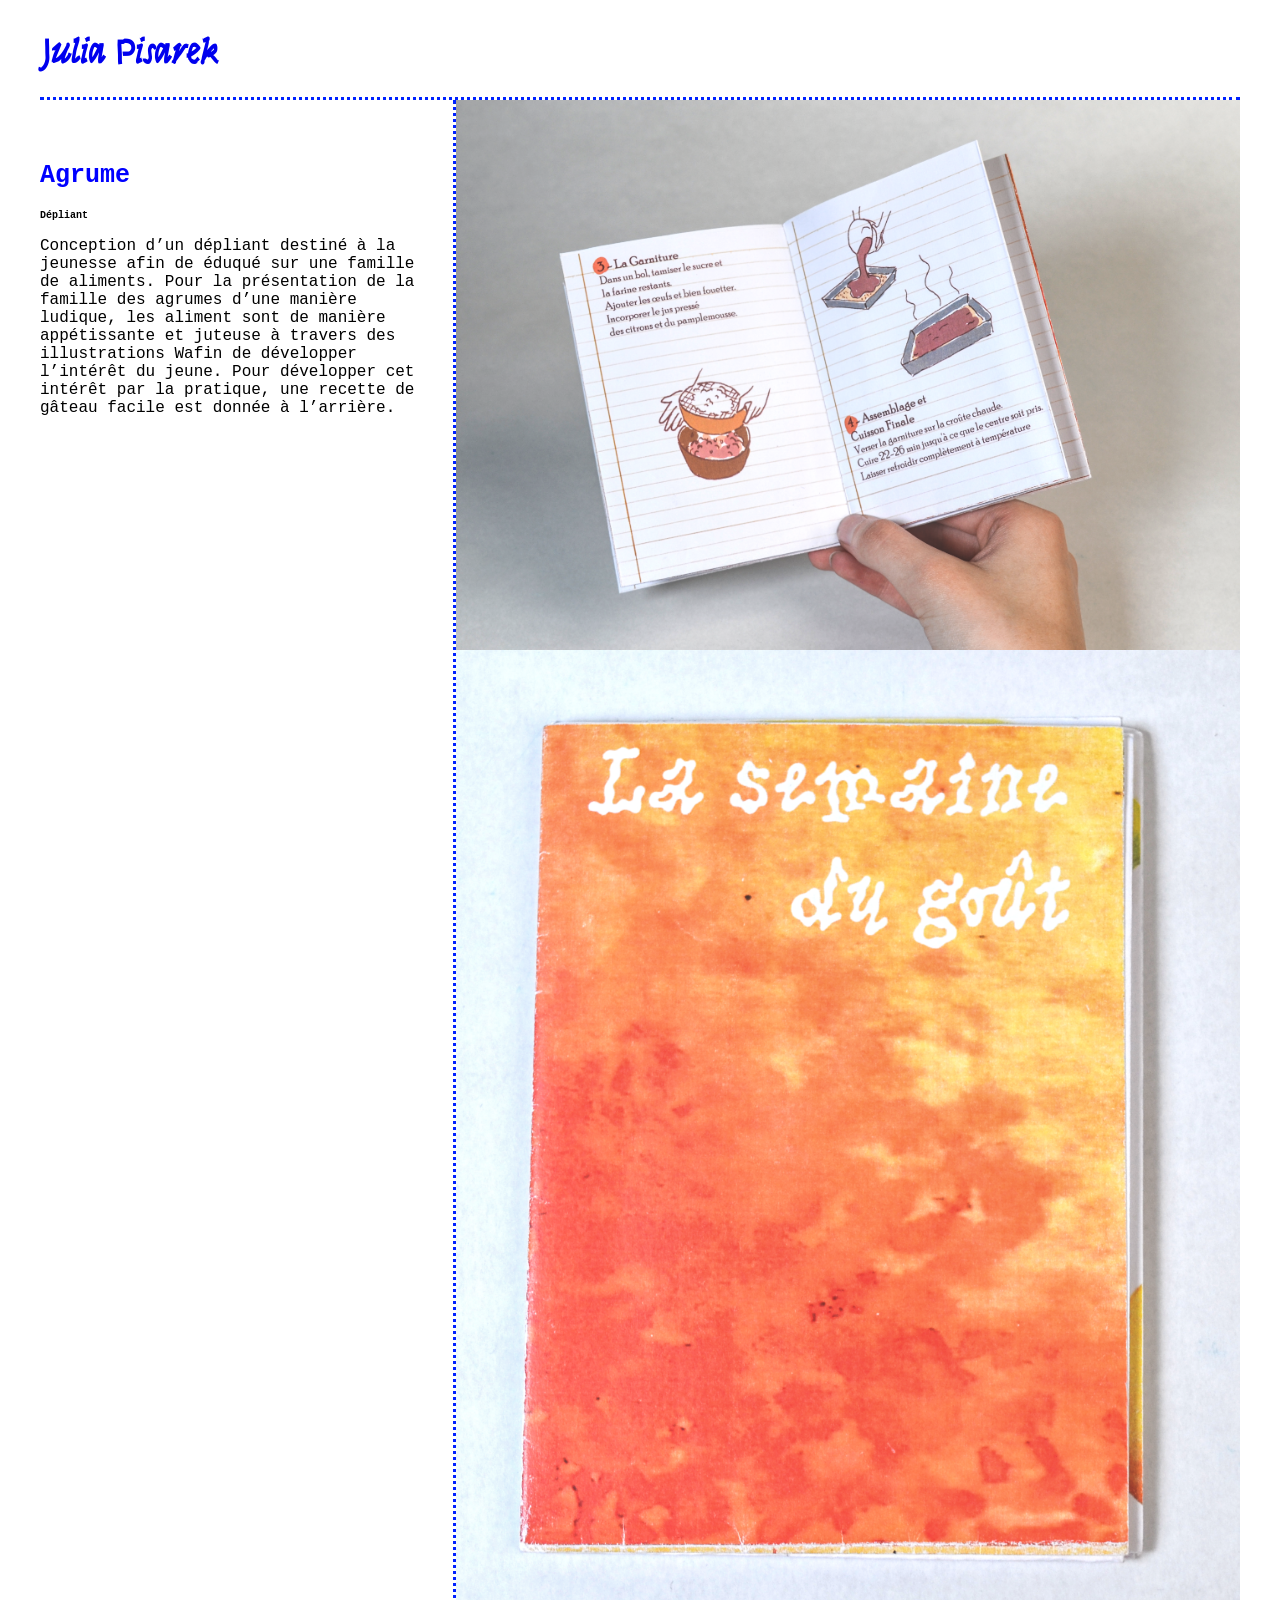
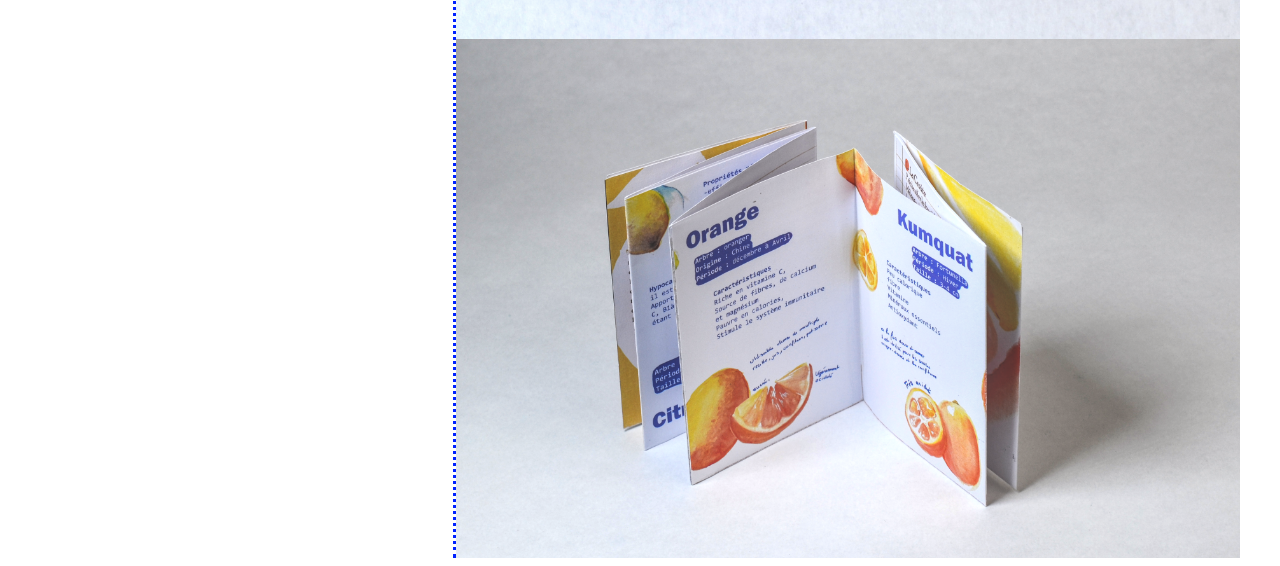
==== Agrume.html @ e38b0f84 "Site web please" ====
﻿<!DOCTYPE html>
<html lang="en">
<head>
    <meta charset="UTF-8">
    <meta name="viewport" content="width=device-width, initial-scale=1.0">
    <title>Agrume</title>
    <link rel="preconnect" href="https://fonts.googleapis.com">
<link rel="preconnect" href="https://fonts.gstatic.com" crossorigin>
<link href="https://fonts.googleapis.com/css2?family=Syne+Tactile&display=swap" rel="stylesheet">
    <link rel="stylesheet" href="style.css">
</head>
<body>
    <header>
     <h1>
        <a href="index.html">Julia Pisarek</a>
    </h1>
    </header>
    

    <div class="contenu-projet">
    <div class="texte-projet">
    <h2>Agrume</h2>
    <h4>Dépliant</h4>
    <p>Conception d’un dépliant destiné à la jeunesse afin de éduqué sur une famille de aliments. 
Pour la présentation de la famille des agrumes d’une manière ludique, les aliment sont de manière appétissante et juteuse à travers des illustrations Wafin de développer l’intérêt du jeune. Pour développer cet intérêt par la pratique, une recette de gâteau facile est donnée à l’arrière.</p>
    </div>
    <main>
    <div class="grid">
        <img src="image/Agrume/Interne 1.png" alt="riso" width="200" height="148">
  
        <img src="image/Agrume/Interne 2.png" alt="edition" width="200" height="148">
 
        <img src="image/Agrume/Interne 3.png" alt="riso" width="200" height="148">
  

        
    
    
    </div>

    </main>
    </div>
   
    
</body>
</html>
---- style.css ----
body{
    color: rgb(0, 0, 0);
    font-family: "Courier New", Courier, monospace;
    max-width: 1200px;
    margin: 0 auto;
    padding: 8px;
    
}

nav {
  position: sticky;
  
  
}

a { text-decoration: none; }


img{
    display: block;
    width: 100%;
    height: auto;
}


p {
    color: black;
    font-family: 'Courier New', Courier, monospace;
}

h1 {
    font-family: "Syne Tactile", system-ui;
    color: blue;
    font-size: 35px;
    

}

h2 {
    font-family:'Courier New', Courier, monospace;
    color: blue;
    font-size: 25px;
    

}



h4 {
    color: rgb(0, 0, 0);
    font-size: 10px;
    font-family:'Courier New', Courier, monospace

}

header{
    position: sticky;
    top: 0;
    z-index: 10;
    background: white;
    font-size: 20px;
    display: grid;
    grid-template-columns: auto auto;
    justify-content: space-between;
    align-items: baseline;
    border-bottom: 3px dotted rgb(0, 34, 255);
}


.nav {
    position: sticky;
    display: grid;
    grid-template-columns: repeat(auto-fill, minmax(400px, 1fr));
    justify-items: stretch;
    padding-left: 5vw;
    padding-right: 5vw;
    gap: 10px;
    font-weight: 300;
}


.grid{
    display:grid;
    grid-template-columns: 1fr;
    gap:5px;
    margin: auto;
}

#Portfolio {
  position: sticky;
  top: 0px;
}

footer {
  text-align: center;
  padding: 5px;
  color: black;
}

.image-container{
  display: grid;
  text-decoration: none;
}


.image-container img{
  grid-column: 1 / -1;
  grid-row: 1 / -1;
  transition: transform 0.6s ease;
  
}


.image-container .image-text{
   grid-column: 1 / -1;
   grid-row: 1 / -1;
   display: grid;
   align-items: left;
   justify-items: left;
   opacity: 0;
   background-color: rgb(0, 8, 255);
   background :rgb(0, 0, 255);
   background: linear-gradient(to bottom, rgba(0, 0, 255, 0.724), rgba(0, 0, 255, 0.198));
   transition: opacity 0.5s ease;
   margin: 0;
}


.image-container:hover .image-text{
opacity: 1;
}


.overlay{
   position: absolute;
   top: 0;
   left: 0;
   width: 100%;
   height: 100%;
   background-color: rgb(0, 0, 255);
   display: flex;
   justify-content: center;
   align-items: center;
   opacity: 1;
   transition: opacity 0.6s ease;
}


.image-text{
   color: rgb(247, 243, 255);
   font-family: "Syne Tactile", system-ui;
   font-size: auto;
   text-align: center;
   padding: 5px;
   text-decoration: none ;
   
   
}


.image-container:hover .overlay{
   opacity: 1;
   background-color: rgba(0, 0, 0, 0.5);
}

/* Mise en page des pages de projet */
.contenu-projet {
    display: grid;
    grid-template-columns: 1fr 2fr;
    gap: 20px;
}

.texte-projet {
    position: sticky;
    top: 8px;
    align-self: start;
    background: white;
    z-index: 2;
}

.contenu-projet main {
    grid-column: 2;
    border-left: 3px dotted rgb(0, 34, 255);
    margin: 0;
    padding: 0;
}

@media (max-width: 599px) {
    .contenu-projet { display: block; }
    .contenu-projet .texte-projet { top: 0; z-index: 10; }
    .contenu-projet main { border: 0; padding: 0; }
}

@media screen and (min-width: 600px) {
    .grid { grid-template-columns: repeat(2,1fr); }
    .texte-projet { top: 140px; }
}

@media screen and (min-width: 900px) {
    .grid { grid-template-columns: repeat(3,1fr); }
}

.contenu-projet .grid {
    grid-template-columns: 1fr;
    gap: 0;
    margin: 0;
    padding: 0;
}

.footer {
    padding-top: 105px;
    padding-bottom: 400px;
}

.footer p{
    text-align: center;
    font-size: 5px;
    font-weight: 300;
    
}

.spacer {
    height: 100px; /* ajuster la hauteur comme tu veux */
    width: 100%;
}
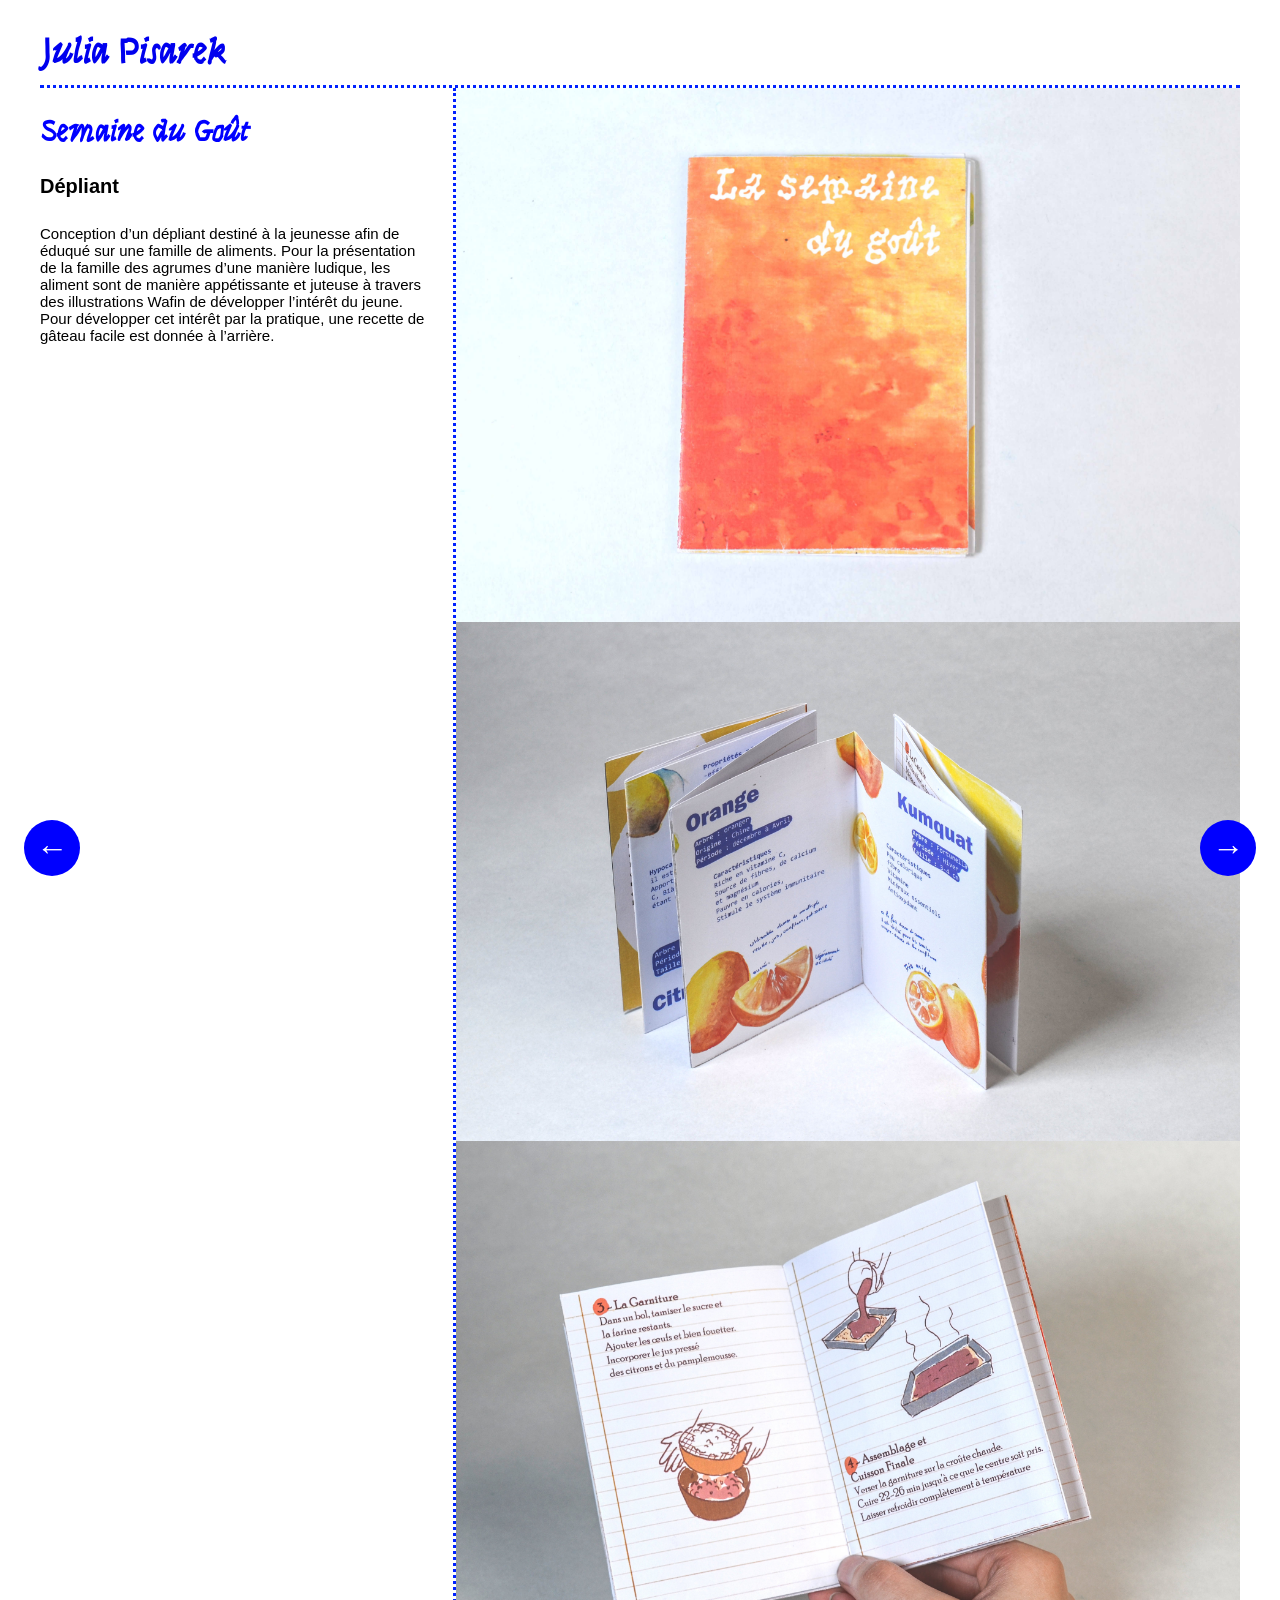
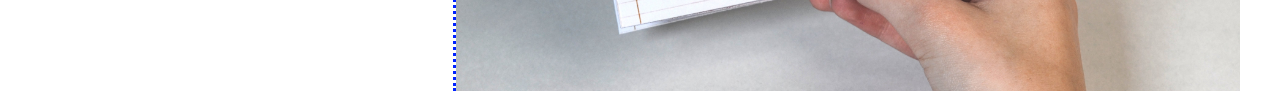
==== commit f7821d94: "Glow up" ====
--- a/Agrume.html
+++ b/Agrume.html
@@ -1,9 +1,10 @@
-﻿<!DOCTYPE html>
-<html lang="en">
+<!DOCTYPE html>
+<html lang="fr">
 <head>
     <meta charset="UTF-8">
     <meta name="viewport" content="width=device-width, initial-scale=1.0">
-    <title>Agrume</title>
+    <title>Semaine du Goût</title>
+    <link rel="icon" type="image/x-icon" href="/images/favicon.ico">
     <link rel="preconnect" href="https://fonts.googleapis.com">
 <link rel="preconnect" href="https://fonts.gstatic.com" crossorigin>
 <link href="https://fonts.googleapis.com/css2?family=Syne+Tactile&display=swap" rel="stylesheet">
@@ -19,18 +20,18 @@
 
     <div class="contenu-projet">
     <div class="texte-projet">
-    <h2>Agrume</h2>
+    <h2>Semaine du Goût</h2>
     <h4>Dépliant</h4>
     <p>Conception d’un dépliant destiné à la jeunesse afin de éduqué sur une famille de aliments. 
 Pour la présentation de la famille des agrumes d’une manière ludique, les aliment sont de manière appétissante et juteuse à travers des illustrations Wafin de développer l’intérêt du jeune. Pour développer cet intérêt par la pratique, une recette de gâteau facile est donnée à l’arrière.</p>
     </div>
     <main>
     <div class="grid">
-        <img src="image/Agrume/Interne 1.png" alt="riso" width="200" height="148">
+        <img src="image/agrume/couverture.jpg" alt="riso" width="200" height="148">
   
-        <img src="image/Agrume/Interne 2.png" alt="edition" width="200" height="148">
+        <img src="image/agrume/agrume-r3.jpg" alt="edition" width="200" height="148">
  
-        <img src="image/Agrume/Interne 3.png" alt="riso" width="200" height="148">
+        <img src="image/agrume/agrume-r1.jpg" alt="riso" width="200" height="148">
   
 
         
@@ -40,6 +41,13 @@
 
     </main>
     </div>
+    <button class="previous-project" type="button" aria-label="Projet précédent : Kabane Café" onclick="goToNextProject('kabane.html')">←</button>
+    <button class="next-project" type="button" aria-label="Projet suivant : Gangster" onclick="goToNextProject('gangster.html')">→</button>
+    <script>
+        function goToNextProject(page) {
+            window.location.href = page;
+        }
+    </script>
    
     
 </body>
--- a/style.css
+++ b/style.css
@@ -1,16 +1,105 @@
+@font-face {
+  font-family: "National Park";
+  src: url("ressources/NationalPark-Regular%20(1).woff2") format("woff2");
+  font-style: normal;
+  font-weight: 400;
+  font-display: swap;
+}
+
+@font-face {
+  font-family: "National Park";
+  src: url("ressources/NationalPark-Medium%20(1).woff2") format("woff2");
+  font-style: normal;
+  font-weight: 500;
+  font-display: swap;
+}
+
+@font-face {
+  font-family: "National Park";
+  src: url("ressources/NationalPark-SemiBold%20(1).woff2") format("woff2");
+  font-style: normal;
+  font-weight: 600;
+  font-display: swap;
+}
+
+html {
+    overflow-x: clip;
+}
+
 body{
     color: rgb(0, 0, 0);
-    font-family: "Courier New", Courier, monospace;
+    font-family: "National Park", sans-serif;
     max-width: 1200px;
     margin: 0 auto;
-    padding: 8px;
+    padding: 20px;
     
 }
 
 nav {
   position: sticky;
-  
-  
+  display: grid;
+  grid-template-columns: minmax(0, 1fr) auto;
+  align-items: center;
+  gap: 10px;
+  width: min(50vw, 70px);
+  height: 2em;
+  min-width: 0;
+  max-width: min(50vw, 70px);
+  box-sizing: border-box;
+}
+
+.apropos-container {
+  position: relative;
+  width: 100%;
+  height: 100%;
+  min-width: 0;
+  overflow: visible;
+}
+
+.apropos-toggle {
+  position: absolute;
+  width: 1px;
+  height: 1px;
+  overflow: hidden;
+  clip-path: inset(50%);
+}
+
+.apropos-text {
+  position: absolute;
+  top: 50%;
+  left: calc(100% - 85px);
+  cursor: pointer;
+  white-space: nowrap;
+  transform: translateY(-50%);
+  transition: left 0.5s ease;
+}
+
+.apropos-content {
+  position: absolute;
+  top: 50%;
+  left: 70px;
+  right: 0;
+  opacity: 0;
+  font-size: 12px;
+  line-height: 1.2;
+  text-align: right;
+  transform: translateY(-50%);
+  pointer-events: none;
+  transition: opacity 0.3s ease;
+}
+
+.apropos-toggle:checked ~ .apropos-text {
+  left: -24px;
+}
+
+.apropos-toggle:checked ~ .apropos-content {
+  opacity: 1;
+  pointer-events: auto;
+}
+
+.apropos-toggle:focus-visible + .apropos-text {
+  outline: 2px solid blue;
+  outline-offset: 2px;
 }
 
 a { text-decoration: none; }
@@ -25,21 +114,23 @@
 
 p {
     color: black;
-    font-family: 'Courier New', Courier, monospace;
+    font-family: "National Park", sans-serif;
+    font-size: 15px;
 }
 
 h1 {
     font-family: "Syne Tactile", system-ui;
     color: blue;
-    font-size: 35px;
-    
+    font-size: 36px;
+    line-height: 1.8;
+    margin: 0;
 
 }
 
 h2 {
-    font-family:'Courier New', Courier, monospace;
+    font-family:"Syne Tactile", system-ui;
     color: blue;
-    font-size: 25px;
+    font-size: 30px;
     
 
 }
@@ -48,8 +139,8 @@
 
 h4 {
     color: rgb(0, 0, 0);
-    font-size: 10px;
-    font-family:'Courier New', Courier, monospace
+    font-size: 20px;
+    font-family:"National Park", sans-serif
 
 }
 
@@ -62,7 +153,7 @@
     display: grid;
     grid-template-columns: auto auto;
     justify-content: space-between;
-    align-items: baseline;
+    align-items: center;
     border-bottom: 3px dotted rgb(0, 34, 255);
 }
 
@@ -100,6 +191,7 @@
 .image-container{
   display: grid;
   text-decoration: none;
+    position: relative;
 }
 
 
@@ -107,60 +199,76 @@
   grid-column: 1 / -1;
   grid-row: 1 / -1;
   transition: transform 0.6s ease;
-  
+   filter: brightness(1) contrast(1.15);
+}
+
+.image-container:hover img {
+  filter: brightness(1); /* slight darken deepens the blue, keeps detail */
+
 }
 
 
 .image-container .image-text{
-   grid-column: 1 / -1;
-   grid-row: 1 / -1;
-   display: grid;
-   align-items: left;
-   justify-items: left;
-   opacity: 0;
-   background-color: rgb(0, 8, 255);
-   background :rgb(0, 0, 255);
-   background: linear-gradient(to bottom, rgba(0, 0, 255, 0.724), rgba(0, 0, 255, 0.198));
-   transition: opacity 0.5s ease;
-   margin: 0;
+  grid-column: 1 / -1;
+  grid-column: 1 / -1;
+  grid-row: 1 / -1;
+  display: grid;
+  position: relative;
+  z-index: 1;
+  justify-self: stretch;
+  align-self: end;
+  box-sizing: border-box;
+  width: 100%;
+  max-width: 100%;
+  height: fit-content;
+  opacity: 0;
+  background: white;
+  color: #111;
+  transition: transform 0.6s ease, opacity 0.6s ease;
+  margin: 0 0 10px;
+  padding: 10px 14px;
 }
 
 
 .image-container:hover .image-text{
-opacity: 1;
+ opacity: 1;
 }
 
 
 .overlay{
-   position: absolute;
-   top: 0;
-   left: 0;
-   width: 100%;
-   height: 100%;
-   background-color: rgb(0, 0, 255);
-   display: flex;
-   justify-content: center;
-   align-items: center;
-   opacity: 1;
-   transition: opacity 0.6s ease;
+  grid-column: 1 / -1;
+  grid-row: 1 / -1;
+  position: relative;
+  width: 100%;
+  height: 100%;
+  background: rgb(0, 0, 255);
+  mix-blend-mode: color; 
+  filter: contrast(10); /* keeps luminosity, tints with pure blue */
+  display: flex;
+  justify-content: center;
+  align-items: center;
+  opacity: 1;
+  transition: opacity 0.6s ease;
+  pointer-events: none;
+
 }
 
 
 .image-text{
    color: rgb(247, 243, 255);
-   font-family: "Syne Tactile", system-ui;
+   font-family: "National Park", sans-serif;
    font-size: auto;
    text-align: center;
    padding: 5px;
    text-decoration: none ;
+   transition: opacity 0.6s ease;
    
    
 }
 
 
 .image-container:hover .overlay{
-   opacity: 1;
-   background-color: rgba(0, 0, 0, 0.5);
+   opacity: 0;
 }
 
 /* Mise en page des pages de projet */
@@ -172,7 +280,7 @@
 
 .texte-projet {
     position: sticky;
-    top: 8px;
+    top: 50px;
     align-self: start;
     background: white;
     z-index: 2;
@@ -187,13 +295,12 @@
 
 @media (max-width: 599px) {
     .contenu-projet { display: block; }
-    .contenu-projet .texte-projet { top: 0; z-index: 10; }
+    .contenu-projet .texte-projet { position: static; }
     .contenu-projet main { border: 0; padding: 0; }
 }
 
 @media screen and (min-width: 600px) {
     .grid { grid-template-columns: repeat(2,1fr); }
-    .texte-projet { top: 140px; }
 }
 
 @media screen and (min-width: 900px) {
@@ -209,7 +316,7 @@
 
 .footer {
     padding-top: 105px;
-    padding-bottom: 400px;
+    padding-bottom: 200px;
 }
 
 .footer p{
@@ -224,4 +331,50 @@
     width: 100%;
 }
 
-
+.next-project {
+    position: fixed;
+    right: 24px;
+    bottom: 24px;
+    z-index: 20;
+    display: grid;
+    place-items: center;
+    width: 56px;
+    height: 56px;
+    border: 0;
+    border-radius: 50%;
+    background: blue;
+    color: white;
+    font: inherit;
+    font-size: 32px;
+    line-height: 1;
+    cursor: pointer;
+}
+
+.previous-project {
+    position: fixed;
+    left: 24px;
+    bottom: 24px;
+    z-index: 20;
+    display: grid;
+    place-items: center;
+    width: 56px;
+    height: 56px;
+    border: 0;
+    border-radius: 50%;
+    background: blue;
+    color: white;
+    font: inherit;
+    font-size: 32px;
+    line-height: 1;
+    cursor: pointer;
+}
+
+.previous-project:hover {
+    background: rgb(0, 34, 200);
+}
+
+.next-project:hover {
+    background: rgb(0, 34, 200);
+}
+
+
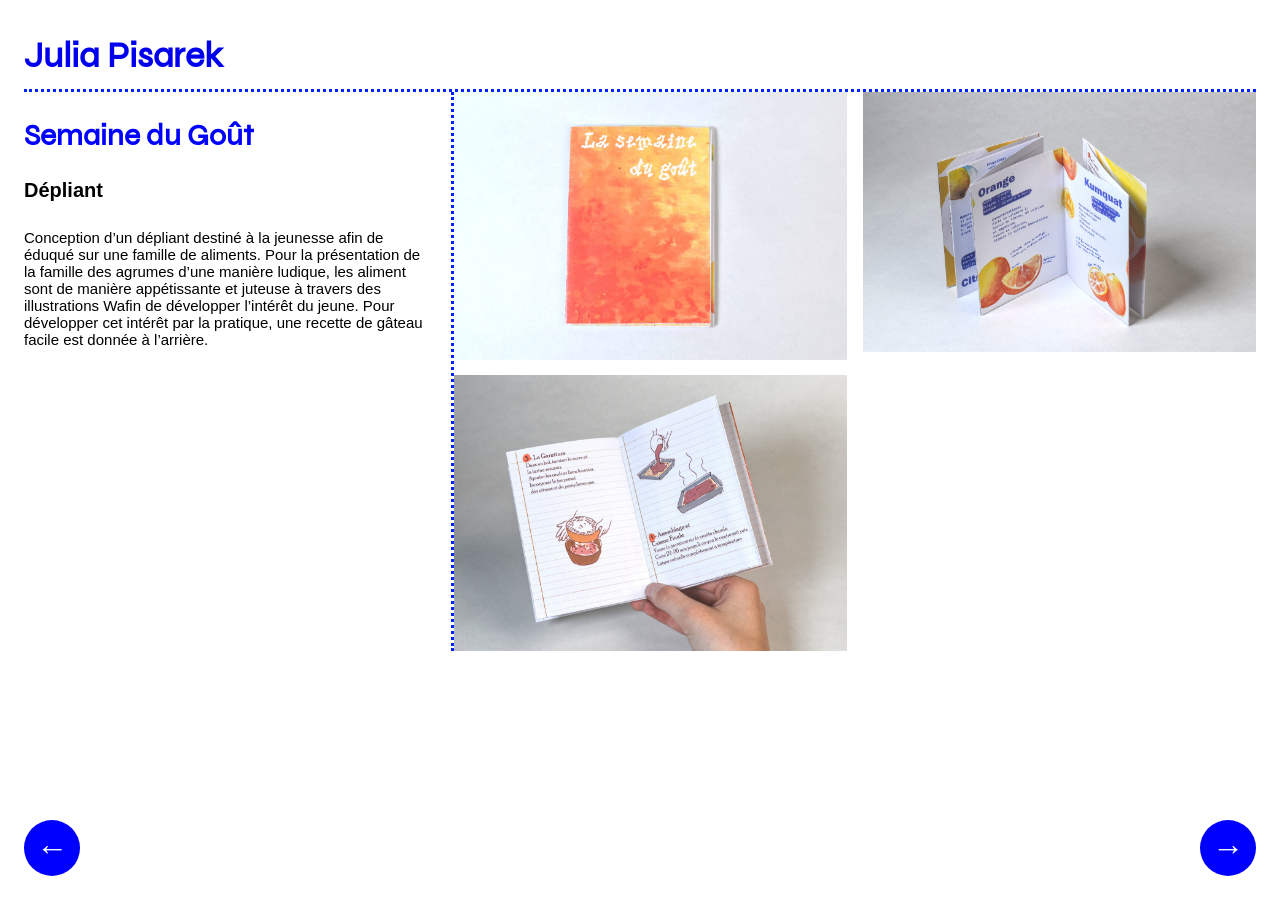
==== commit f0e3723a: "panique" ====
--- a/Agrume.html
+++ b/Agrume.html
@@ -4,10 +4,8 @@
     <meta charset="UTF-8">
     <meta name="viewport" content="width=device-width, initial-scale=1.0">
     <title>Semaine du Goût</title>
-    <link rel="icon" type="image/x-icon" href="/images/favicon.ico">
-    <link rel="preconnect" href="https://fonts.googleapis.com">
-<link rel="preconnect" href="https://fonts.gstatic.com" crossorigin>
-<link href="https://fonts.googleapis.com/css2?family=Syne+Tactile&display=swap" rel="stylesheet">
+    <link rel="icon" type="image/x-icon" href="image/image/logo.ico">
+    <link rel="icon" type="image/x-icon" href="image/image/logo.ico">
     <link rel="stylesheet" href="style.css">
 </head>
 <body>
@@ -29,9 +27,9 @@
     <div class="grid">
         <img src="image/agrume/couverture.jpg" alt="riso" width="200" height="148">
   
-        <img src="image/agrume/agrume-r3.jpg" alt="edition" width="200" height="148">
+        <img src="image/agrume/agrumer3.jpg" alt="edition" width="200" height="148">
  
-        <img src="image/agrume/agrume-r1.jpg" alt="riso" width="200" height="148">
+        <img src="image/agrume/agrumer1.jpg" alt="riso" width="200" height="148">
   
 
         
@@ -41,8 +39,8 @@
 
     </main>
     </div>
-    <button class="previous-project" type="button" aria-label="Projet précédent : Kabane Café" onclick="goToNextProject('kabane.html')">←</button>
-    <button class="next-project" type="button" aria-label="Projet suivant : Gangster" onclick="goToNextProject('gangster.html')">→</button>
+    <button class="previous-project" type="button" aria-label="Projet précédent : Portrait" onclick="goToNextProject('photo.html')">&#8592;</button>
+    <button class="next-project" type="button" aria-label="Projet suivant : Gangster" onclick="goToNextProject('gangster.html')">&#8594;</button>
     <script>
         function goToNextProject(page) {
             window.location.href = page;
--- a/style.css
+++ b/style.css
@@ -1,6 +1,6 @@
 @font-face {
   font-family: "National Park";
-  src: url("ressources/NationalPark-Regular%20(1).woff2") format("woff2");
+  src: url("ressources/nationalparkregular.woff2") format("woff2");
   font-style: normal;
   font-weight: 400;
   font-display: swap;
@@ -8,7 +8,7 @@
 
 @font-face {
   font-family: "National Park";
-  src: url("ressources/NationalPark-Medium%20(1).woff2") format("woff2");
+  src: url("ressources/nationalparkmedium.woff2") format("woff2");
   font-style: normal;
   font-weight: 500;
   font-display: swap;
@@ -16,12 +16,20 @@
 
 @font-face {
   font-family: "National Park";
-  src: url("ressources/NationalPark-SemiBold%20(1).woff2") format("woff2");
+  src: url("ressources/nationalparksemibold.woff2") format("woff2");
   font-style: normal;
   font-weight: 600;
   font-display: swap;
 }
 
+@font-face {
+  font-family: "Syne Local";
+  src: url("typo/syne.woff2") format("woff2");
+  font-style: normal;
+  font-weight: 400;
+  font-display: swap;
+}
+
 html {
     overflow-x: clip;
 }
@@ -29,9 +37,11 @@
 body{
     color: rgb(0, 0, 0);
     font-family: "National Park", sans-serif;
-    max-width: 1200px;
-    margin: 0 auto;
-    padding: 20px;
+    width: 100%;
+    max-width: none;
+    box-sizing: border-box;
+    margin: 0;
+    padding: clamp(12px, 2vw, 24px);
     
 }
 
@@ -108,6 +118,7 @@
 img{
     display: block;
     width: 100%;
+    max-width: 100%;
     height: auto;
 }
 
@@ -119,7 +130,8 @@
 }
 
 h1 {
-    font-family: "Syne Tactile", system-ui;
+    font-family: "Syne Local", system-ui, sans-serif;
+    font-style: normal;
     color: blue;
     font-size: 36px;
     line-height: 1.8;
@@ -128,7 +140,8 @@
 }
 
 h2 {
-    font-family:"Syne Tactile", system-ui;
+    font-family:"Syne Local", system-ui, sans-serif;
+    font-style: normal;
     color: blue;
     font-size: 30px;
     
@@ -172,9 +185,11 @@
 
 .grid{
     display:grid;
-    grid-template-columns: 1fr;
-    gap:5px;
-    margin: auto;
+    grid-template-columns: repeat(auto-fit, minmax(min(100%, 320px), 1fr));
+    gap: clamp(8px, 1.2vw, 16px);
+    width: 100%;
+    min-width: 0;
+    margin: 0;
 }
 
 #Portfolio {
@@ -190,6 +205,7 @@
 
 .image-container{
   display: grid;
+  min-width: 0;
   text-decoration: none;
     position: relative;
 }
@@ -274,8 +290,8 @@
 /* Mise en page des pages de projet */
 .contenu-projet {
     display: grid;
-    grid-template-columns: 1fr 2fr;
-    gap: 20px;
+    grid-template-columns: minmax(0, 1fr) minmax(0, 2fr);
+    gap: clamp(12px, 2vw, 24px);
 }
 
 .texte-projet {
@@ -288,30 +304,28 @@
 
 .contenu-projet main {
     grid-column: 2;
+    min-width: 0;
     border-left: 3px dotted rgb(0, 34, 255);
     margin: 0;
     padding: 0;
 }
 
-@media (max-width: 599px) {
+@media (max-width: 699px) {
     .contenu-projet { display: block; }
     .contenu-projet .texte-projet { position: static; }
     .contenu-projet main { border: 0; padding: 0; }
 }
 
-@media screen and (min-width: 600px) {
-    .grid { grid-template-columns: repeat(2,1fr); }
-}
-
-@media screen and (min-width: 900px) {
-    .grid { grid-template-columns: repeat(3,1fr); }
-}
-
 .contenu-projet .grid {
-    grid-template-columns: 1fr;
-    gap: 0;
+    grid-template-columns: repeat(auto-fit, minmax(min(100%, 300px), 1fr));
+    gap: clamp(8px, 1.2vw, 16px);
+    width: 100%;
     margin: 0;
     padding: 0;
+}
+
+.contenu-projet .grid > img {
+    min-width: 0;
 }
 
 .footer {
@@ -377,4 +391,12 @@
     background: rgb(0, 34, 200);
 }
 
-
+body, body * {
+    cursor: url("cursor2.svg") 4 3, auto;
+}
+
+a, button, label, input, select, textarea, .apropos-text, .next-project, .previous-project {
+    cursor: url("cursor2.svg") 4 3, pointer;
+}
+
+
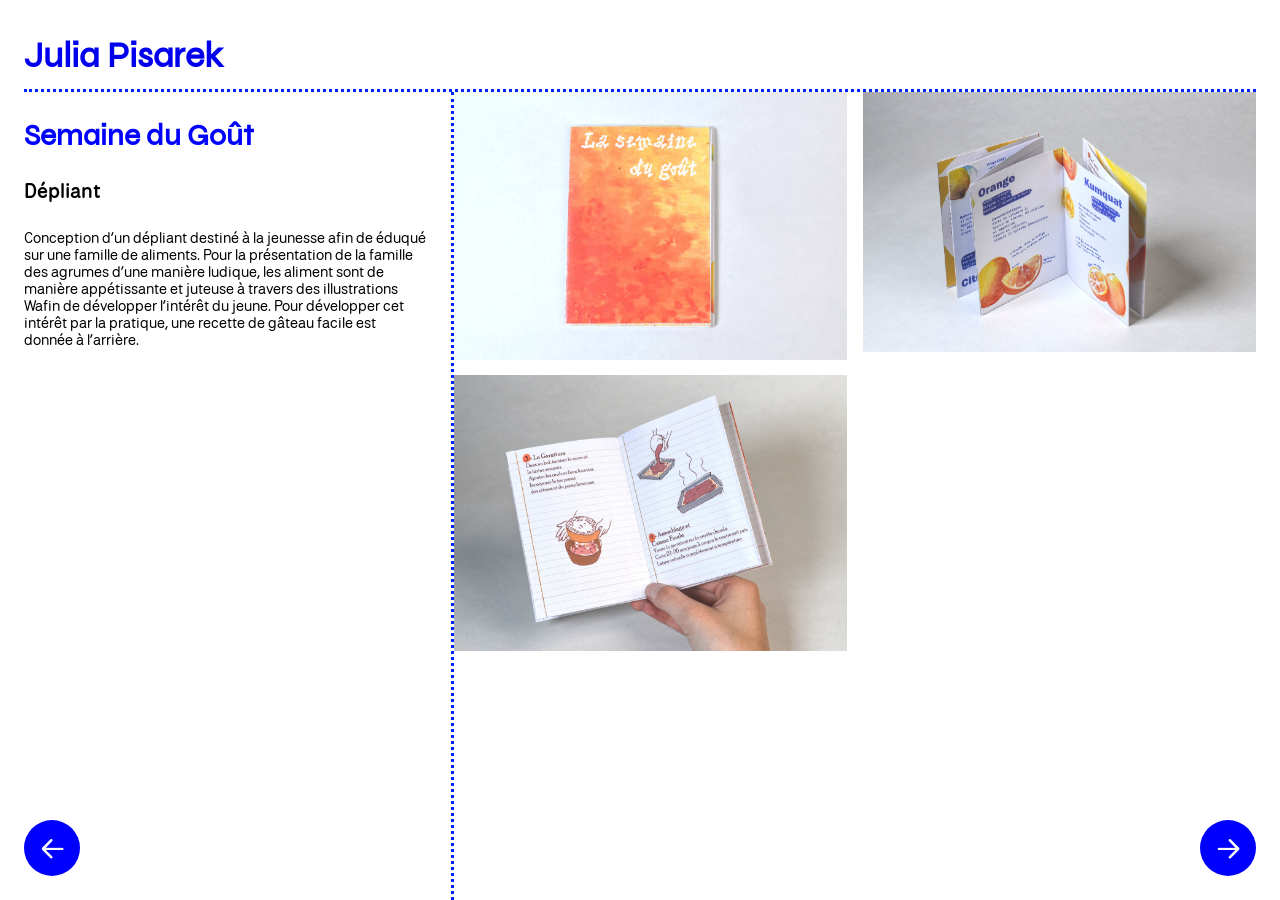
==== commit 8c87d067: "hope" ====
--- a/Agrume.html
+++ b/Agrume.html
@@ -8,7 +8,7 @@
     <link rel="icon" type="image/x-icon" href="image/image/logo.ico">
     <link rel="stylesheet" href="style.css">
 </head>
-<body>
+<body class="project-page">
     <header>
      <h1>
         <a href="index.html">Julia Pisarek</a>
--- a/style.css
+++ b/style.css
@@ -1,6 +1,6 @@
 @font-face {
   font-family: "National Park";
-  src: url("ressources/nationalparkregular.woff2") format("woff2");
+  src: url("fonts/nationalparkregular.woff2") format("woff2");
   font-style: normal;
   font-weight: 400;
   font-display: swap;
@@ -8,7 +8,7 @@
 
 @font-face {
   font-family: "National Park";
-  src: url("ressources/nationalparkmedium.woff2") format("woff2");
+  src: url("fonts/nationalparkmedium.woff2") format("woff2");
   font-style: normal;
   font-weight: 500;
   font-display: swap;
@@ -16,15 +16,15 @@
 
 @font-face {
   font-family: "National Park";
-  src: url("ressources/nationalparksemibold.woff2") format("woff2");
+  src: url("fonts/nationalparksemibold.woff2") format("woff2");
   font-style: normal;
   font-weight: 600;
   font-display: swap;
 }
 
 @font-face {
-  font-family: "Syne Local";
-  src: url("typo/syne.woff2") format("woff2");
+  font-family: "Syne";
+  src: url("fonts/Syne-Regular.woff2?v=2") format("woff2");
   font-style: normal;
   font-weight: 400;
   font-display: swap;
@@ -43,6 +43,13 @@
     margin: 0;
     padding: clamp(12px, 2vw, 24px);
     
+}
+
+body.project-page {
+    min-height: 100vh;
+    display: flex;
+    flex-direction: column;
+    padding-bottom: 0;
 }
 
 nav {
@@ -130,7 +137,7 @@
 }
 
 h1 {
-    font-family: "Syne Local", system-ui, sans-serif;
+    font-family: "Syne", system-ui, sans-serif;
     font-style: normal;
     color: blue;
     font-size: 36px;
@@ -140,7 +147,7 @@
 }
 
 h2 {
-    font-family:"Syne Local", system-ui, sans-serif;
+    font-family:"Syne", system-ui, sans-serif;
     font-style: normal;
     color: blue;
     font-size: 30px;
@@ -290,6 +297,7 @@
 /* Mise en page des pages de projet */
 .contenu-projet {
     display: grid;
+    flex: 1;
     grid-template-columns: minmax(0, 1fr) minmax(0, 2fr);
     gap: clamp(12px, 2vw, 24px);
 }
@@ -317,7 +325,7 @@
 }
 
 .contenu-projet .grid {
-    grid-template-columns: repeat(auto-fit, minmax(min(100%, 300px), 1fr));
+    grid-template-columns: repeat(2, minmax(0, 1fr));
     gap: clamp(8px, 1.2vw, 16px);
     width: 100%;
     margin: 0;
@@ -326,6 +334,7 @@
 
 .contenu-projet .grid > img {
     min-width: 0;
+    width: 100%;
 }
 
 .footer {
